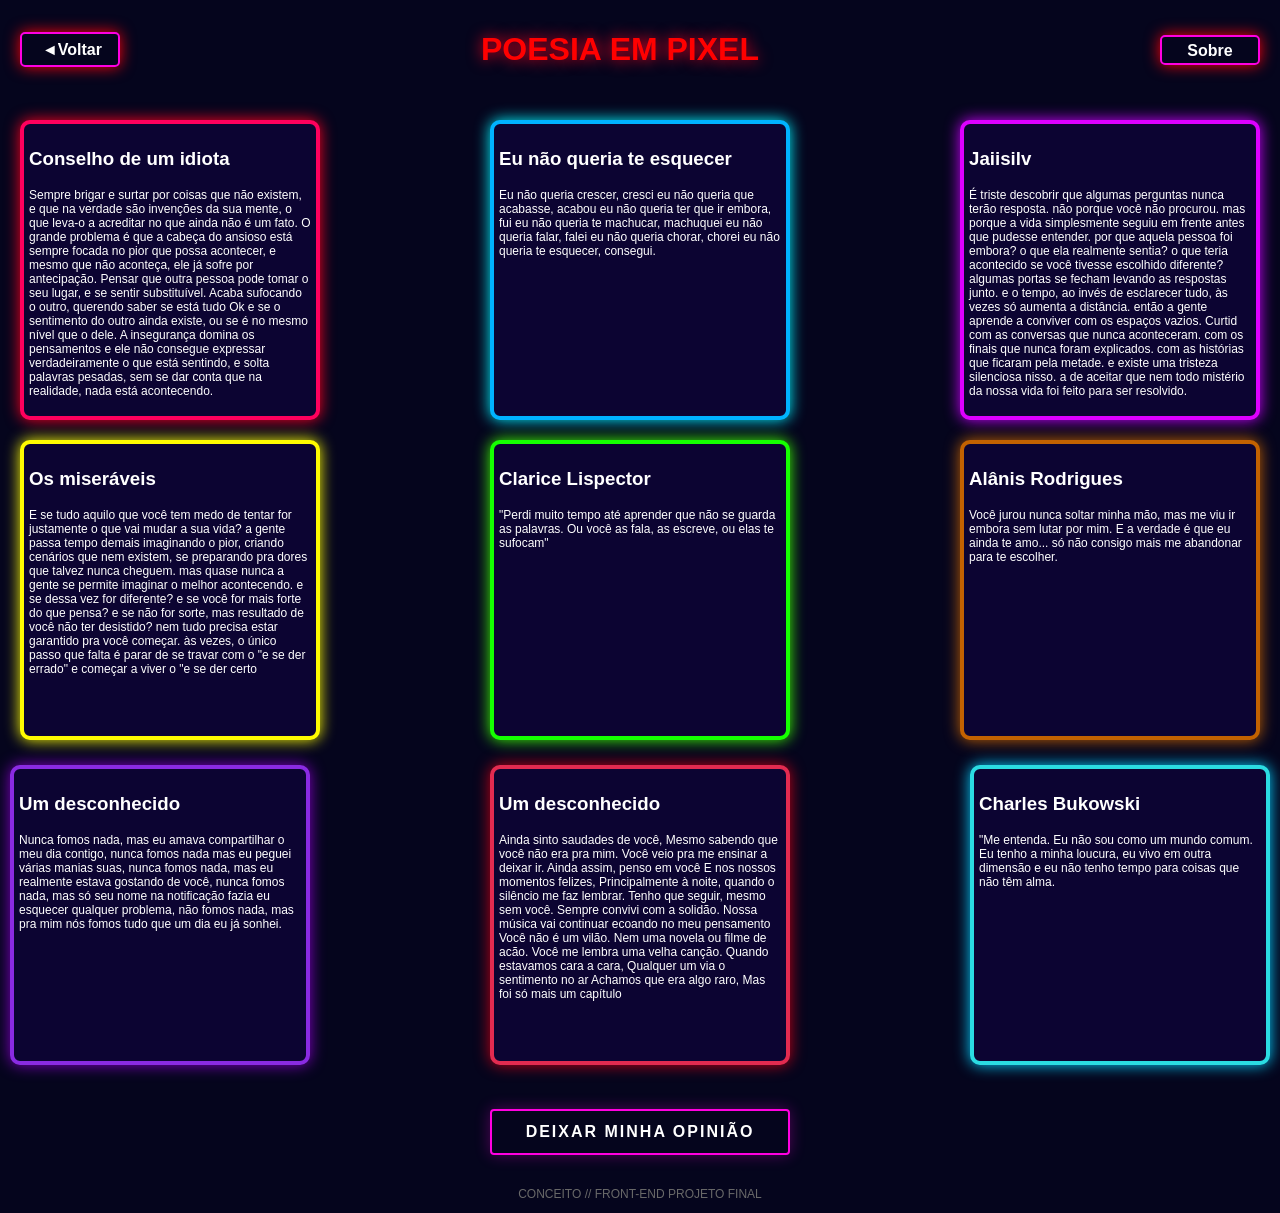
==== index-text.html @ 1c381cc6 "Arquivos movidos com sucesso para a raiz" ====
<!DOCTYPE html>
<html lang="pt-BR">
<head>
    <meta charset="UTF-8">
    <meta name="viewport" content="width=device-width, initial-scale=1.0">
    <title>POEMAS</title>
    <link rel="stylesheet" href="index-text.css">
</head>
<body>
<header>

        <div class="p-1">
            <div class="p-5">
                <a href="index-poema.html">◄Voltar</a>
            </div>
           <!------------------------------------------>
            <div class="p-2">
                <h1 class="p-3">POESIA EM PIXEL</h1>
            </div>
            <div class="p-10">
                <a href="index-pag-explicativa.html">Sobre</a>
            </div>
           <!---------------------------->
        </div>
</header>
 <main>
        <div class="d-1">
            <div class="A-1">
                <h3>Conselho de um idiota</h3>
                <p>
                    Sempre brigar e surtar por coisas que não existem, e que na verdade são invenções da sua mente, o que leva-o a acreditar no que ainda não é um fato.
                    O grande problema é que a cabeça do ansioso está sempre focada no pior que possa acontecer, e mesmo que não aconteça, ele já sofre por antecipação.
                    Pensar que outra pessoa pode tomar o seu lugar, e se sentir substituível.
                    Acaba sufocando o outro, querendo saber se está tudo Ok e se o sentimento do outro ainda existe, ou se é no mesmo nível que o dele.
                    A insegurança domina os pensamentos e ele não consegue expressar verdadeiramente o que está sentindo, e solta palavras pesadas, sem se dar conta que na realidade, nada está acontecendo.
                </p>
            </div>
            <div class="A-2">
                <h3>Eu não queria te esquecer</h3>
                <p>
                    Eu não queria crescer, cresci

                    eu não queria que acabasse, acabou

                    eu não queria ter que ir embora, fui

                    eu não queria te machucar, machuquei

                    eu não queria falar, falei

                    eu não queria chorar, chorei

                    eu não queria te esquecer, consegui.
                </p>
            </div>  
            <div class="A-3">
                <h3>Jaiisilv</h3>
                <p>
                   É triste descobrir que algumas perguntas nunca terão resposta.

                   não porque você não procurou.

                   mas porque a vida simplesmente seguiu em frente

                   antes que pudesse entender.

                   por que aquela pessoa foi embora?

                   o que ela realmente sentia?

                   o que teria acontecido se você tivesse escolhido diferente?

                   algumas portas se fecham

                   levando as respostas junto.

                   e o tempo, ao invés de esclarecer tudo, às vezes só aumenta a distância.

                  então a gente aprende a conviver com os espaços vazios.

                  Curtid

                 com as conversas que nunca aconteceram.

                 com os finais que nunca foram explicados.

                 com as histórias que ficaram pela metade.

                 e existe uma tristeza silenciosa nisso.

                 a de aceitar que nem todo mistério da nossa vida

                 foi feito para ser resolvido.
                </p>
            </div>
       </div>
       <div class="d-2">
            <div class="A-4">
                <h3>Os miseráveis</h3>
                <p>
                    E se tudo aquilo que você tem medo de tentar for justamente o que vai mudar a sua vida? a gente passa tempo demais imaginando o pior, criando cenários que nem existem, se preparando pra dores que talvez nunca cheguem. mas quase nunca a gente se permite imaginar o melhor acontecendo. e se dessa vez for diferente? e se você for mais forte do que pensa? e se não for sorte, mas resultado de você não ter desistido? nem tudo precisa estar garantido pra você começar. às vezes, o único passo que falta é parar de se travar com o "e se der errado" e começar a viver o "e se der certo
                </p>
            </div>
            <div class="A-5">
                <h3>Clarice Lispector</h3>
                <p>"Perdi muito tempo até aprender que não se guarda as palavras. Ou você as fala, as escreve, ou elas te sufocam"</p>
            </div>
            <div class="A-6">
                <h3>Alânis Rodrigues</h3>
                <p>Você jurou nunca soltar minha mão, mas me viu ir embora sem lutar por mim.

                   E a verdade é que eu ainda te amo... só não consigo mais me abandonar para te escolher.</p>
            </div> 
            <!-------===============---------->
      </div>
    <div class="f-1">
         <div class="A-7">
            <h3>Um desconhecido</h3>
            <p>Nunca fomos nada, mas eu amava compartilhar o meu dia contigo, nunca fomos nada mas eu peguei várias manias suas, nunca fomos nada, mas eu realmente estava gostando de você, nunca fomos nada, mas só seu nome na notificação fazia eu esquecer qualquer problema, não fomos nada, mas pra mim nós fomos tudo que um dia eu já sonhei.</p>
        </div>
        <div class="A-8">
            <h3>Um desconhecido</h3>
            <p>Ainda sinto saudades de você, Mesmo sabendo que você não era pra mim. Você veio pra me ensinar a deixar ir.

               Ainda assim, penso em você E nos nossos momentos felizes, Principalmente à noite, quando o silêncio me faz lembrar.

               Tenho que seguir, mesmo sem você.

               Sempre convivi com a solidão. Nossa música vai continuar ecoando no meu pensamento

               Você não é um vilão. Nem uma novela ou filme de acão. Você me lembra uma velha canção.

               Quando estavamos cara a cara, Qualquer um via o sentimento no ar Achamos que era algo raro, Mas foi só mais um capítulo</p>
        </div>
        <div class="A-9">
            <h3>Charles Bukowski</h3>
            <p>
                "Me entenda. Eu não sou como um mundo comum. Eu tenho a minha loucura, eu vivo em outra dimensão e eu não tenho tempo para coisas que não têm alma.</p>
        </div>
   </div>
   <div class="f-2">
         <div class="A-10">
            <h3></h3>
            <p></p>
         </div>
        <!------+------>
         <div class="A-11">
            <h3></h3>
            <p></p>
         </div>
        <!------+------->
         <div class="A-12">
            <h3></h3>
            <p></p>
         </div>
        <!------+------>
   </div>
</main>
<div class="flex">
<a href="index-form.html" class="botao-opiniao">
    <div>DEIXAR MINHA OPINIÃO</div>
</a>
</div>

<!---------------------------------------------------->
<footer>
        <p class="s-1">
         CONCEITO // FRONT-END PROJETO FINAL
        </p>
</footer>
</body>
</html>
---- index-text.css ----
body {
  background-color: rgb(5, 5, 29);
  margin: 0;
  font-family: sans-serif; 
  color: white;
}
* {
  border: 0;
  box-sizing: border-box; 
}
/*=============botão================*/
.p-10 a{
   display: inline-block;
    text-decoration: none;
    color: white;
    border: 2px solid rgb(255, 0, 225);
    background-color: transparent;
    padding: 5px 20px;
    border-radius: 5px;
    box-shadow: 0 0 15px rgb(255, 0, 8);
    font-weight: bold;
    transition: 0.3s;
    width: 100px;
    height: 30px;
    position: relative;
    top: 0;
    left: 0; 
}
.p-10 a:hover {
    background-color: rgb(255, 0, 225);
    color: #0a0a48;
}

.p-5 a {
    display: inline-block;
    text-decoration: none;
    color: white;
    border: 2px solid rgb(255, 0, 225);
    background-color: transparent;
    padding: 5px 20px;
    border-radius: 5px;
    box-shadow: 0 0 15px rgb(255, 0, 8);
    font-weight: bold;
    transition: 0.3s;
    width: 100px;
    height: 30px;
    position: relative;
    top: 45px;
    left:px;
}
.p-5 a:hover {
    background-color: rgb(255, 0, 225);
    color: #0a0a48;
}
/*============container-fixo=============*/
.p-1{
    display: flex;
    justify-content: space-between;
    text-align: center;
}
.p-2{
    position: relative;
    right:20px;
}
.p-3, .p-4{
    color: red;
    text-shadow: 0 0 15px rgb(255, 0, 30);
}
 /*=======containes==========*/
.d-1,.d-2{
    display: flex;
    justify-content: space-between;
    gap: 30px;
    margin: 20px;
}

.A-1,.A-2,.A-3,.A-4,.A-5,.A-6,.A-7,.A-8,.A-9{
    width: 300PX; 
    height: 300PX;
    background-color: rgb(12, 4, 50);
    padding: 5px;
    border-radius: 10px;
}
.A-1:hover{ 
      transform: translateY(-2px);

}
.A-1{
    border-radius: 10PX;
    border: 4px solid rgb(255, 0, 93) ;
    box-shadow: 0 0 15px rgb(255, 0, 30);
}
.A-2{
    border-radius: 10PX;
    border: 4px solid rgb(0, 179, 255) ;
    box-shadow: 0 0 15px rgb(0, 247, 255);
}
.A-2:hover{
    transform: translateY(-2px);
}
.A-3{
    border-radius: 10PX;
    border: 4px solid rgb(221, 0, 255) ;
    box-shadow: 0 0 15px rgb(204, 0, 255);
}
.A-3:hover{
    transform: translateY(-2px);
}
.A-4{
    border-radius: 10PX;
    border: 4px solid rgb(255, 251, 0) ;
    box-shadow: 0 0 15px rgb(255, 255, 0);
}
.A-4:hover{
    transform: translateY(-2px);
}
.A-5{
    border-radius: 10PX;
    border: 4px solid rgb(21, 255, 0) ;
    box-shadow: 0 0 15px rgb(60, 255, 0);
}
.A-5:hover{
    transform: translateY(-2px);
}
.A-6{
    border-radius: 10PX;
    border: 4px solid rgb(195, 98, 0) ;
    box-shadow: 0 0 15px rgb(195, 98, 0);
}
.A-6:hover{
    transform: translateY(-2px);
}
.A-7{
    border: 4px solid blueviolet;
    box-shadow: 0 0 15px rgb(130, 0, 195);
    margin: 5px;
    padding: 5px;
}
.A-7:hover{
    transform: translateY(-2px);
}
.A-8{
    border: 4px solid rgb(226, 43, 80);
    box-shadow: 0 0 15px rgb(195, 0, 20);
    margin: 5px;
    padding: 5px;
}
.A-8:hover{
    transform: translateY(-2px);
}
.A-9{
    border: 4px solid rgb(43, 220, 226);
    box-shadow: 0 0 15px #05d1ff;
    margin: 5px;
    padding: 5px;
}
.A-9:hover{
    transform: translateY(-2px);
}

/*=============================*/
.p-1 {
  display: flex;
  justify-content: space-between;
  align-items: center; 
  padding: 10px 20px;
}
/*===========botao===========*/
.p-5 a {
  display: inline-block;
  text-decoration: none;
  color: white;
  border: 2px solid rgb(255, 0, 225);
  background-color: transparent;
  padding: 5px 20px;
  border-radius: 5px;
  box-shadow: 0 0 15px rgb(255, 0, 8);
  font-weight: bold;
  transition: 0.3s;
  width: 100px;
  height: 35px;
  line-height: 22px; 
}
.p-5{
  position: relative;
  bottom: 45px;
}
/*=======================*/
header{
    width: 100%;

}
/*======================*/
p{
    font-family: Arial, Helvetica, sans-serif;
    font-size: 12px;
}
.f-1{
    display: flex;
    justify-content: space-between;
    margin: 5px;
}
footer{
    text-align: center;
}
.s-1{
    color: dimgray;
}
.botao-opiniao {
    text-decoration: none; 
    display: inline-block; 
    width: 100%;
    max-width: 300px; 
    margin: 20px auto;
}

.botao-opiniao div {
    background-color: transparent;
    border: 2px solid rgb(255, 0, 225);
    color: white;
    padding: 12px 20px;
    text-align: center;
    font-family: 'Orbitron', sans-serif;
    font-weight: bold;
    letter-spacing: 2px;
    box-shadow: 0 0 15px rgba(255, 0, 225, 0.3);
    transition: all 0.3s ease;
    border-radius: 4px;
}

.botao-opiniao:hover div {
    background-color: rgb(255, 0, 225);
    color: #0d0c12;
    box-shadow: 0 0 25px rgb(255, 0, 225);
    cursor: pointer;
}
.flex{
    display: flex;
    justify-content: center;
}
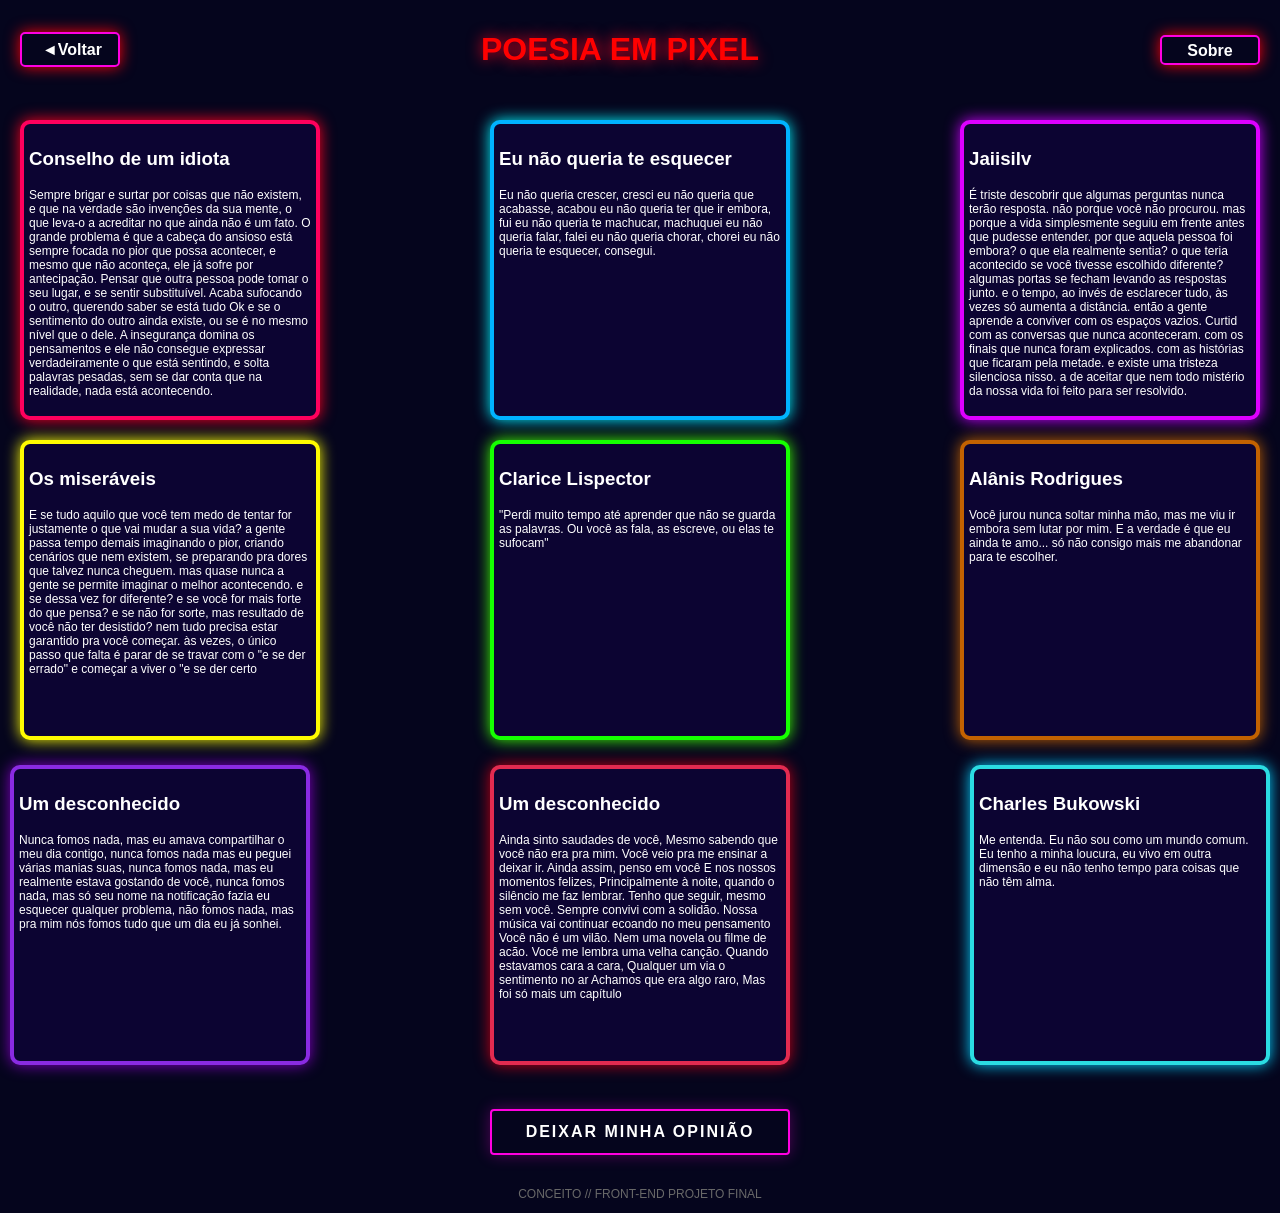
==== commit 6d13ec6c: "fixe - Correção gramatical" ====
--- a/index-text.html
+++ b/index-text.html
@@ -135,7 +135,7 @@
         <div class="A-9">
             <h3>Charles Bukowski</h3>
             <p>
-                "Me entenda. Eu não sou como um mundo comum. Eu tenho a minha loucura, eu vivo em outra dimensão e eu não tenho tempo para coisas que não têm alma.</p>
+                Me entenda. Eu não sou como um mundo comum. Eu tenho a minha loucura, eu vivo em outra dimensão e eu não tenho tempo para coisas que não têm alma.</p>
         </div>
    </div>
    <div class="f-2">
